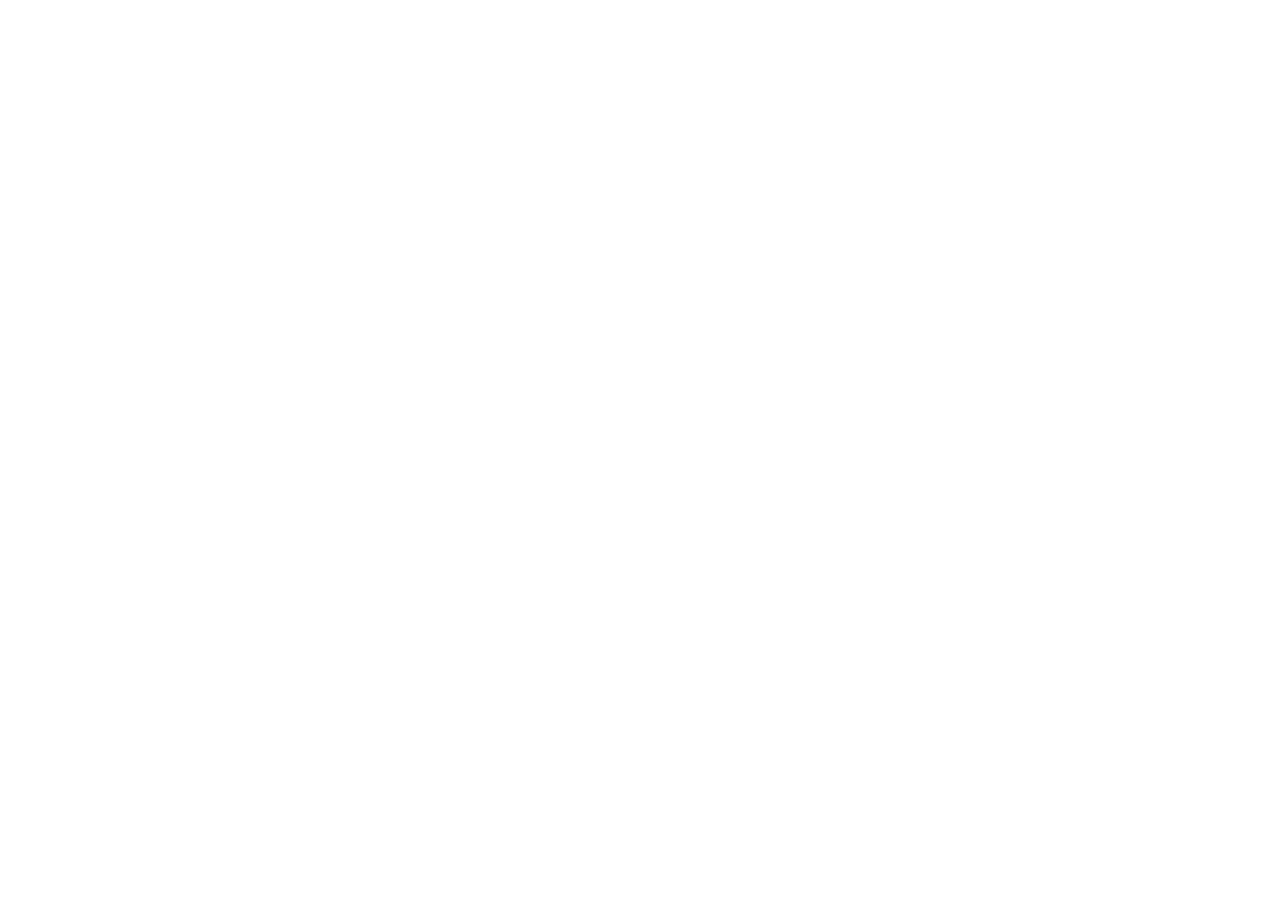
==== browser/index.html @ 477a12f0 "Teste angularjs" ====
<!doctype html>
<html lang="en" data-critters-container>
<head>
  <meta charset="utf-8">
  <title>SouzaFrontend</title>
  <base href="/">
  <meta name="viewport" content="width=device-width, initial-scale=1">
  <link rel="icon" type="image/x-icon" href="favicon.ico">
<link rel="stylesheet" href="styles-5INURTSO.css"></head>
<body>
  <app-root></app-root>
<script src="polyfills-RT5I6R6G.js" type="module"></script><script src="main-OBAAK6UO.js" type="module"></script></body>
</html>
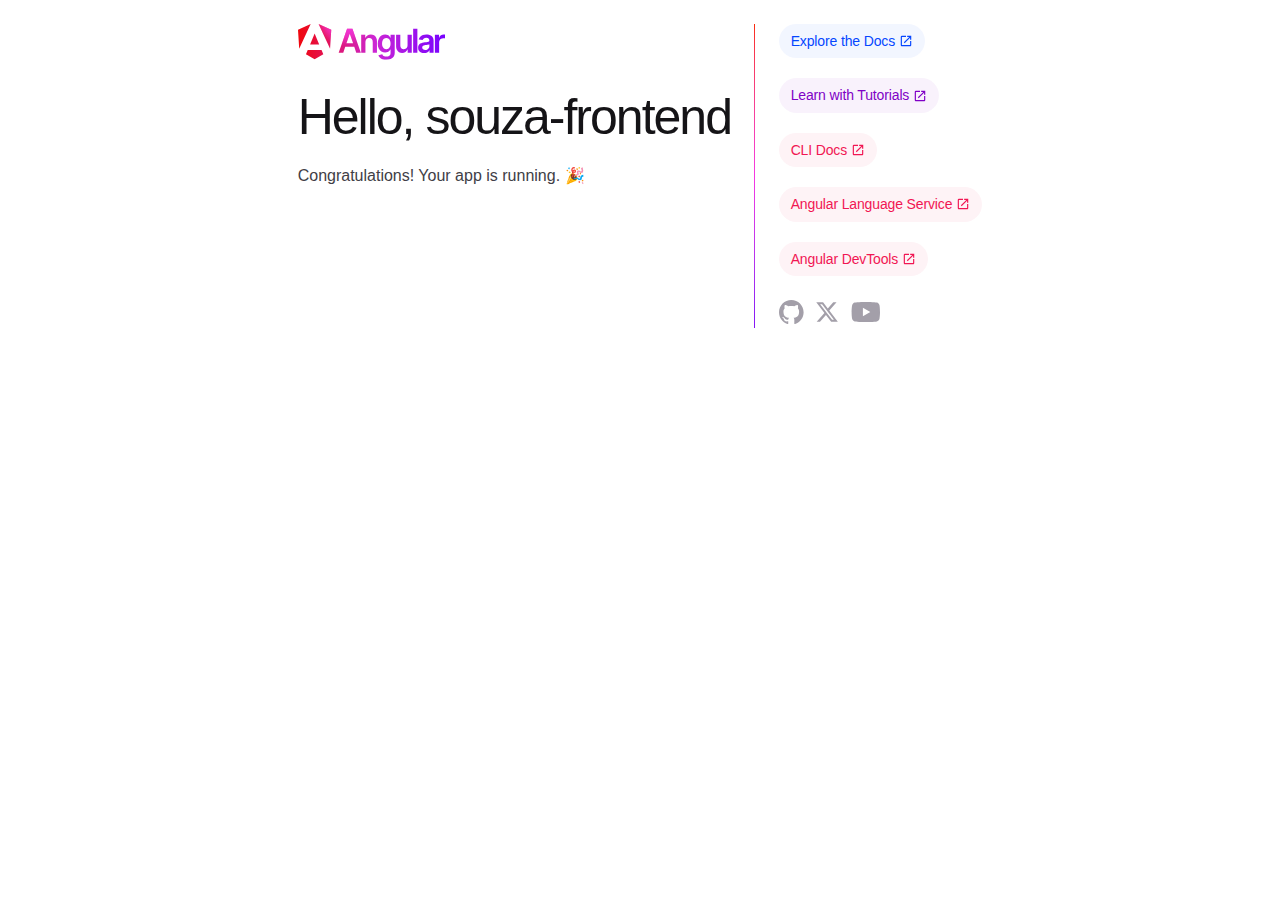
==== commit 22a5641e: "Teste angularjs" ====
--- a/browser/index.html
+++ b/browser/index.html
@@ -5,9 +5,9 @@
   <title>SouzaFrontend</title>
   <base href="/">
   <meta name="viewport" content="width=device-width, initial-scale=1">
-  <link rel="icon" type="image/x-icon" href="favicon.ico">
-<link rel="stylesheet" href="styles-5INURTSO.css"></head>
+  <link rel="icon" type="image/x-icon" href="browser/favicon.ico">
+<link rel="stylesheet" href="browser/styles-5INURTSO.css"></head>
 <body>
   <app-root></app-root>
-<script src="polyfills-RT5I6R6G.js" type="module"></script><script src="main-OBAAK6UO.js" type="module"></script></body>
+<script src="browser/polyfills-RT5I6R6G.js" type="module"></script><script src="browser/main-OBAAK6UO.js" type="module"></script></body>
 </html>
